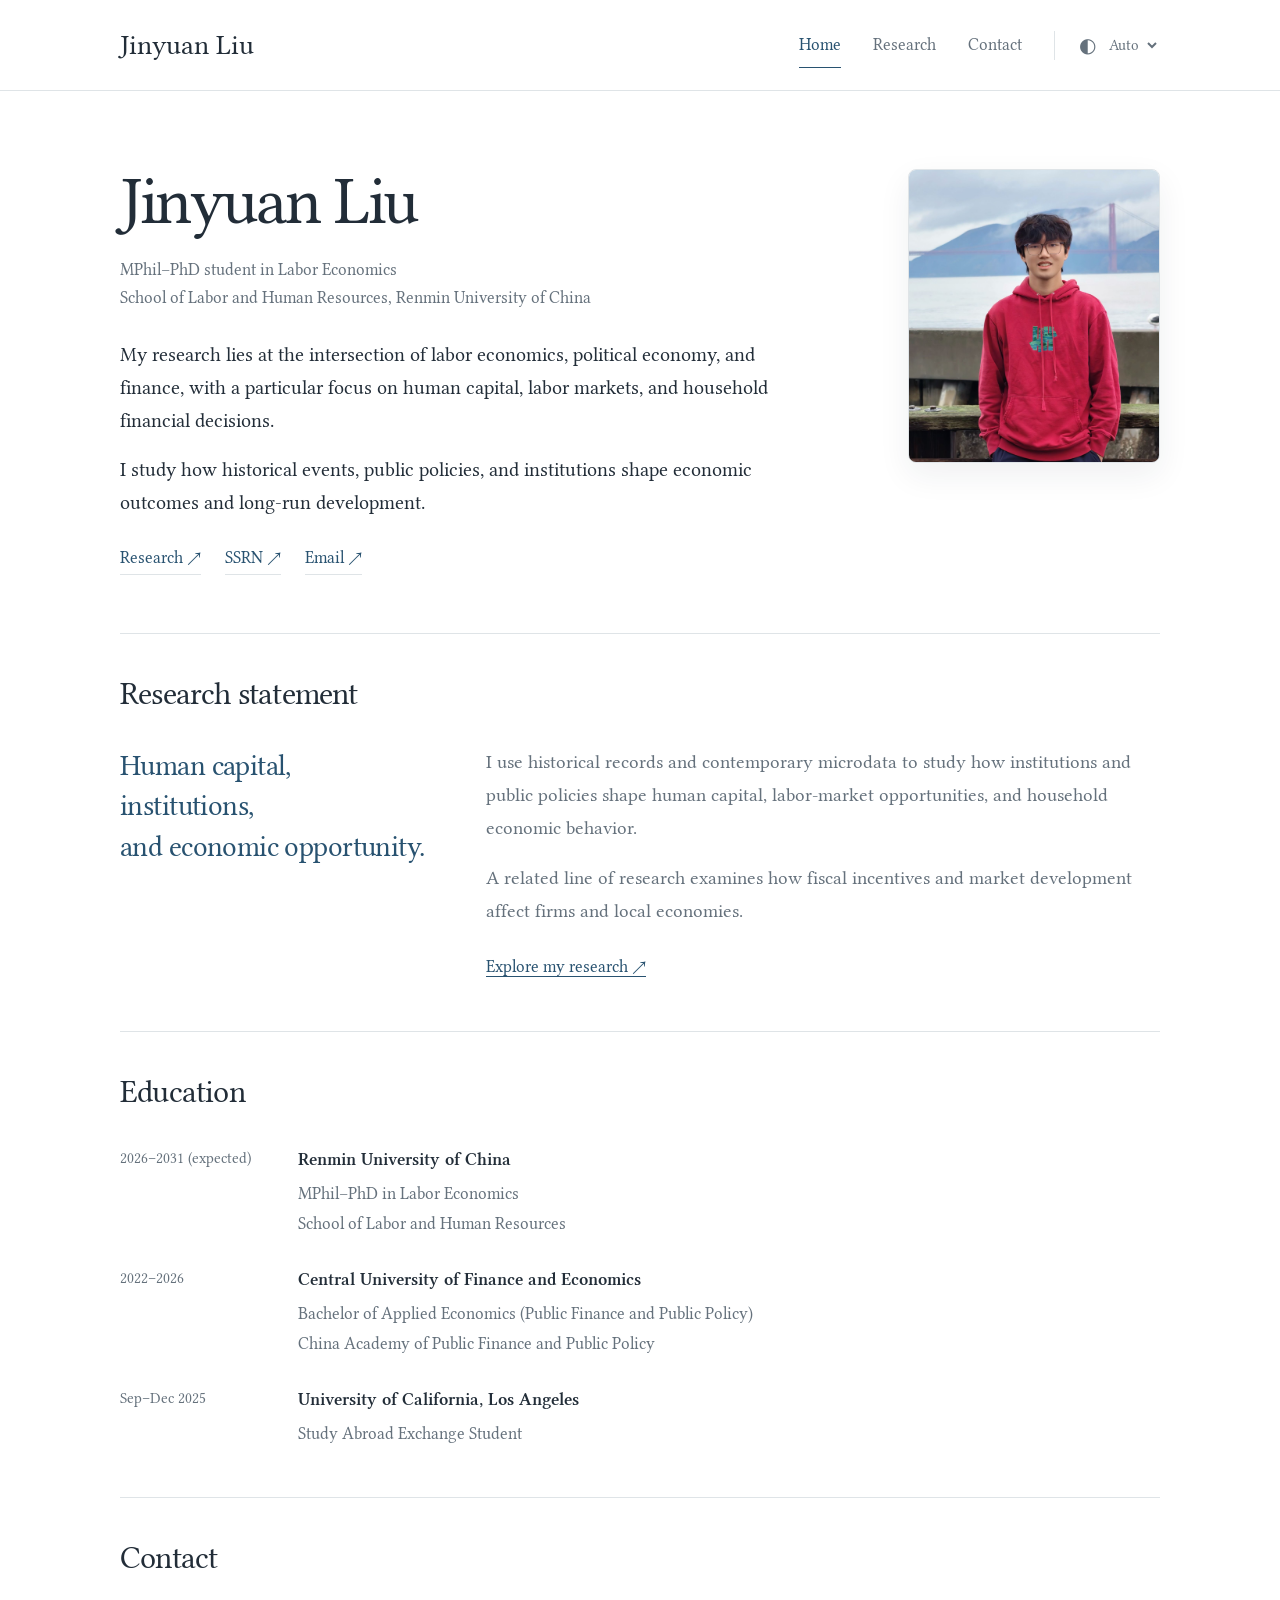
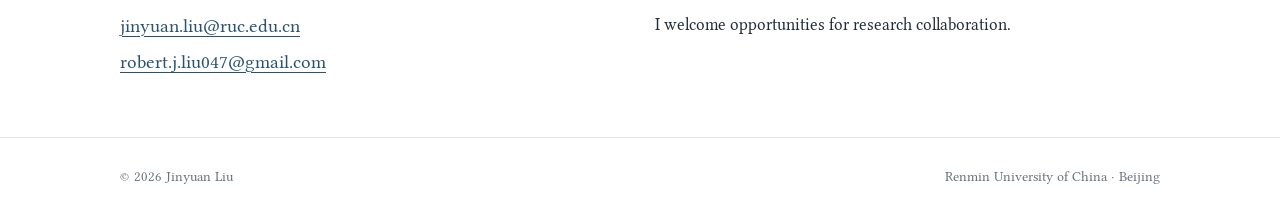
==== home/index.html @ cceae155 "Build academic website with Libertinus Serif and solar light-dark themes" ====
<!doctype html><html lang="en"><head><meta charset="utf-8"><meta name="viewport" content="width=device-width,initial-scale=1"><meta http-equiv="refresh" content="0;url=/"><link rel="canonical" href="https://jinyuanliu047.github.io/"><title>Jinyuan Liu</title></head><body><p><a href="/">Continue to Jinyuan Liu’s homepage.</a></p></body></html>
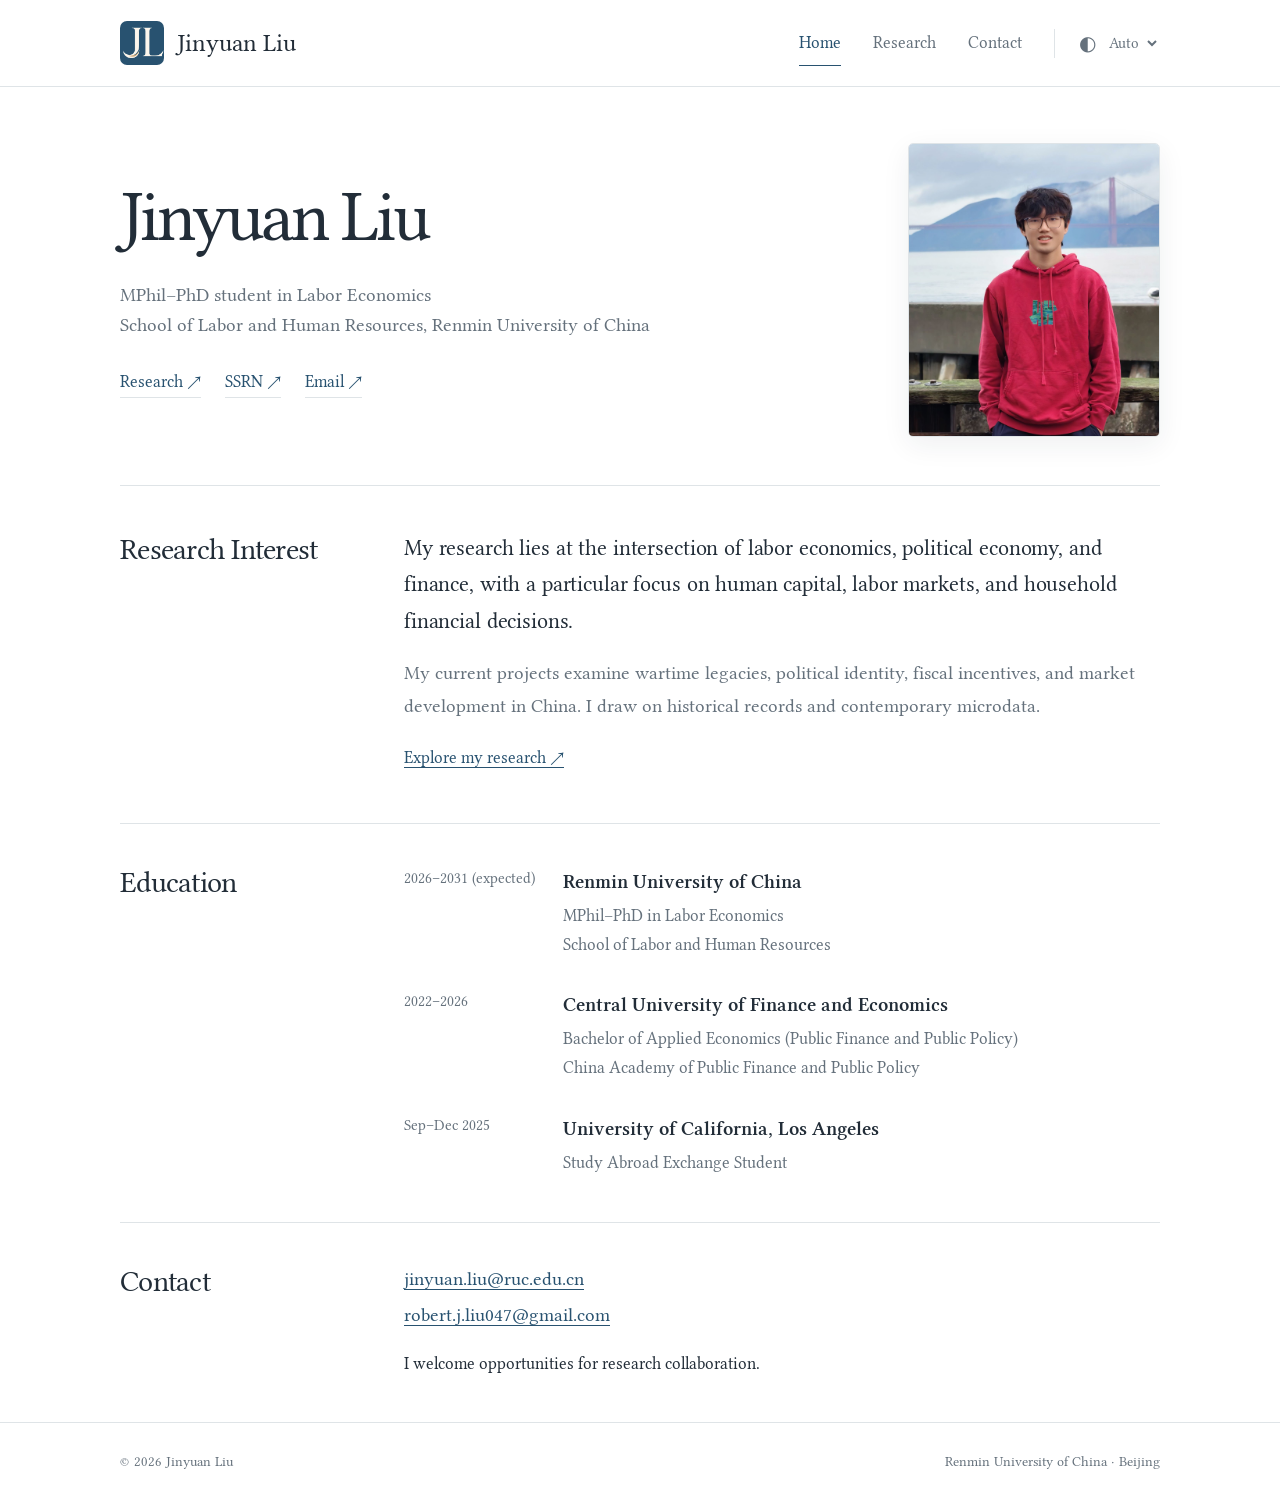
==== commit 8c513f1a: "Connect jinyuanliu.org custom domain" ====
--- a/home/index.html
+++ b/home/index.html
@@ -1 +1 @@
-<!doctype html><html lang="en"><head><meta charset="utf-8"><meta name="viewport" content="width=device-width,initial-scale=1"><meta http-equiv="refresh" content="0;url=/"><link rel="canonical" href="https://jinyuanliu047.github.io/"><title>Jinyuan Liu</title></head><body><p><a href="/">Continue to Jinyuan Liu’s homepage.</a></p></body></html>
+<!doctype html><html lang="en"><head><meta charset="utf-8"><meta name="viewport" content="width=device-width,initial-scale=1"><meta http-equiv="refresh" content="0;url=/"><link rel="canonical" href="https://www.jinyuanliu.org/"><title>Jinyuan Liu</title></head><body><p><a href="/">Continue to Jinyuan Liu’s homepage.</a></p></body></html>
